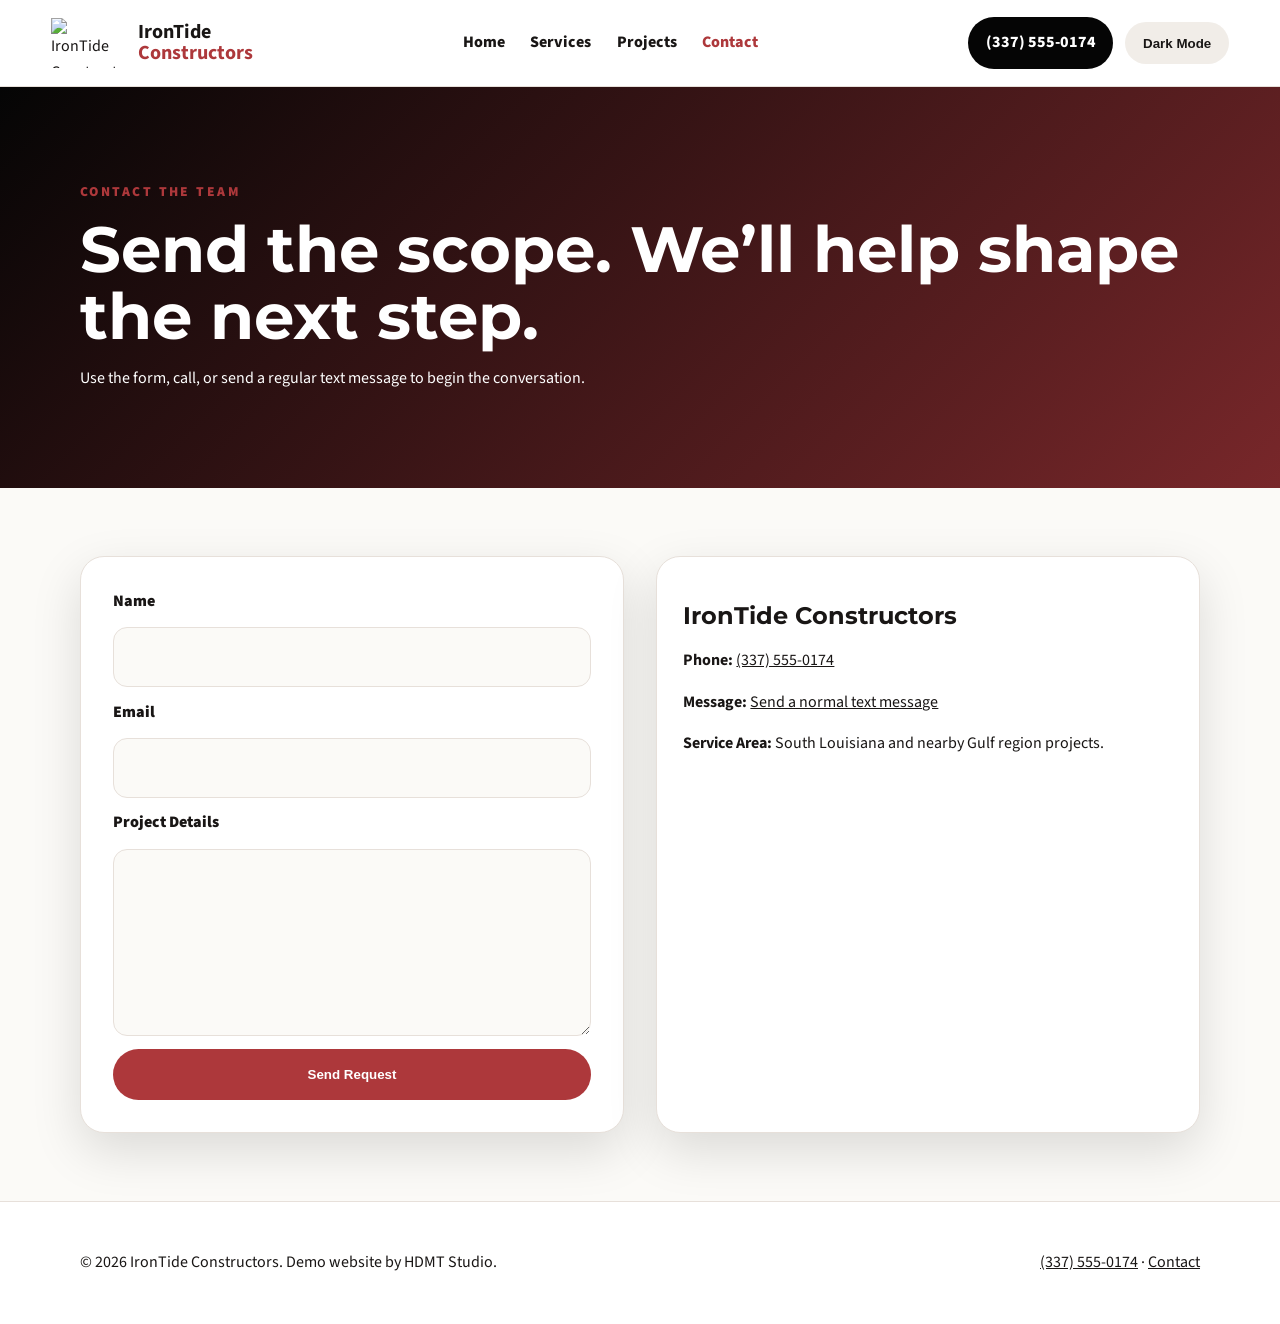
==== it_construction_demo_v3_2_no_ghost/contact.html @ 1d19bc45 "Initial construction demo" ====
<!DOCTYPE html>
<html lang="en">
<head>
  <meta charset="UTF-8" />
  <meta name="viewport" content="width=device-width, initial-scale=1.0" />
  <meta name="description" content="Contact IronTide Constructors for construction bids in South Louisiana." />
  <title>Contact | IronTide Constructors</title>
  <link rel="preconnect" href="https://fonts.googleapis.com">
  <link rel="preconnect" href="https://fonts.gstatic.com" crossorigin>
  <link href="https://fonts.googleapis.com/css2?family=Montserrat:wght@700;800&family=Source+Sans+3:wght@400;600;700&display=swap" rel="stylesheet">
  <link rel="stylesheet" href="styles.css" />
</head>
<body>
  <a class="skip-link" href="#main">Skip to main content</a>
  <header class="site-header">
    <nav class="nav" aria-label="Primary navigation">
      <a class="brand" href="index.html">
        <img src="assets/logo.png" alt="IronTide Constructors logo" />
        <span><strong>IronTide</strong><b>Constructors</b></span>
      </a>
      <button class="menu-toggle" aria-expanded="false" aria-controls="nav-menu">Menu</button>
      <ul id="nav-menu" class="nav-menu">
        <li><a  href="index.html">Home</a></li>
        <li><a  href="services.html">Services</a></li>
        <li><a  href="projects.html">Projects</a></li>
        <li><a aria-current="page" href="contact.html">Contact</a></li>
      </ul>
      <div class="nav-actions">
        <a class="phone-pill" href="tel:+13375550174">(337) 555-0174</a>
        <button class="theme-toggle" type="button" aria-pressed="false">Dark Mode</button>
      </div>
    </nav>
  </header>
  <main id="main">
    <section class="page-hero">
      <div class="container">
        <p class="eyebrow">Contact the team</p>
        <h1>Send the scope. We’ll help shape the next step.</h1>
        <p>Use the form, call, or send a regular text message to begin the conversation.</p>
      </div>
    </section>

    <section class="section-pad">
      <div class="container contact-grid">
        <form class="contact-form" aria-label="Construction project contact form">
          <label for="name">Name</label>
          <input id="name" name="name" type="text" autocomplete="name" required />
          <label for="email">Email</label>
          <input id="email" name="email" type="email" autocomplete="email" required />
          <label for="message">Project Details</label>
          <textarea id="message" name="message" rows="6" required></textarea>
          <button class="btn primary" type="submit">Send Request</button>
        </form>
        <aside class="contact-card" aria-label="Company contact information">
          <h2>IronTide Constructors</h2>
          <p><strong>Phone:</strong> <a href="tel:+13375550174">(337) 555-0174</a></p>
          <p><strong>Message:</strong> <a href="sms:+13375550174">Send a normal text message</a></p>
          <p><strong>Service Area:</strong> South Louisiana and nearby Gulf region projects.</p>
          <div class="map" role="img" aria-label="Embedded map placeholder for Lafayette, Louisiana">
            <iframe title="Map showing Lafayette, Louisiana" src="https://www.google.com/maps?q=Lafayette,+LA&output=embed" loading="lazy"></iframe>
          </div>
        </aside>
      </div>
    </section>

  </main>
  <footer class="footer">
    <div class="container footer-grid">
      <p>© 2026 IronTide Constructors. Demo website by HDMT Studio.</p>
      <p><a href="tel:+13375550174">(337) 555-0174</a> · <a href="contact.html">Contact</a></p>
    </div>
  </footer>
  <script src="script.js"></script>
</body>
</html>
---- it_construction_demo_v3_2_no_ghost/styles.css ----
:root {
  --bg: #fbfaf7;
  --surface: #ffffff;
  --text: #191615;
  --muted: #5f5a56;
  --line: #e7e0da;
  --brand: #ad383b;
  --brand-dark: #78272a;
  --ink: #050505;
  --cream: #f1ede8;
  --shadow: 0 18px 50px rgba(0, 0, 0, .13);
  --radius: 24px;
}

[data-theme="dark"] {
  --bg: #111111;
  --surface: #1b1b1b;
  --text: #f7f3ee;
  --muted: #cac0b8;
  --line: #37302e;
  --brand: #d34b4e;
  --brand-dark: #b63b3e;
  --ink: #000;
  --cream: #181512;
  --shadow: 0 18px 50px rgba(0, 0, 0, .45);
}

* {
  box-sizing: border-box;
}

html {
  scroll-behavior: smooth;
}

body {
  margin: 0;
  font-family: "Source Sans 3", Arial, sans-serif;
  background: var(--bg);
  color: var(--text);
  line-height: 1.6;
}

img {
  max-width: 100%;
  display: block;
}

a {
  color: inherit;
}

a:focus-visible,
button:focus-visible,
input:focus-visible,
textarea:focus-visible {
  outline: 4px solid var(--brand);
  outline-offset: 4px;
}

/* ================================
   Demo Website Notice
================================ */

.demo-notice {
  background: #111;
  color: #fff;
  text-align: center;
  padding: 0.8rem 1rem;
  font-size: 0.95rem;
  line-height: 1.45;
  border-bottom: 1px solid rgba(255, 255, 255, 0.12);
  position: relative;
  z-index: 1000;
}

.demo-notice p {
  margin: 0;
}

.demo-notice strong {
  color: var(--brand);
  font-weight: 900;
}

[data-theme="dark"] .demo-notice {
  background: #050505;
  color: #f7f3ee;
  border-bottom: 1px solid var(--line);
}

/* ================================
   Accessibility
================================ */

.skip-link {
  position: absolute;
  left: 1rem;
  top: -100px;
  background: var(--brand);
  color: #fff;
  padding: .75rem 1rem;
  z-index: 99;
}

.skip-link:focus {
  top: 1rem;
}

/* ================================
   Layout
================================ */

.container {
  width: min(1120px, 92%);
  margin-inline: auto;
}

/* ================================
   Header / Navigation
================================ */

.site-header {
  position: sticky;
  top: 0;
  z-index: 20;
  background: color-mix(in srgb, var(--surface) 94%, transparent);
  backdrop-filter: blur(16px);
  border-bottom: 1px solid var(--line);
}

.nav {
  min-height: 86px;
  display: flex;
  align-items: center;
  gap: 2rem;
  width: min(1280px, 92%);
  margin: auto;
}

.brand {
  display: flex;
  align-items: center;
  gap: .9rem;
  text-decoration: none;
}

.brand img {
  width: 72px;
  height: 50px;
  object-fit: contain;
}

.brand span {
  line-height: 1.05;
  font-size: 1.25rem;
}

.brand b {
  display: block;
  color: var(--brand);
}

.nav-menu {
  margin: 0 auto;
  padding: 0;
  list-style: none;
  display: flex;
  gap: 1.6rem;
  font-weight: 800;
}

.nav-menu a {
  text-decoration: none;
}

.nav-menu a[aria-current="page"],
.nav-menu a:hover {
  color: var(--brand);
}

.nav-actions {
  display: flex;
  align-items: center;
  gap: .75rem;
}

.phone-pill,
.theme-toggle,
.menu-toggle {
  border: 0;
  border-radius: 999px;
  padding: .85rem 1.1rem;
  font-weight: 800;
  text-decoration: none;
}

.phone-pill {
  background: var(--ink);
  color: #fff;
}

.theme-toggle,
.menu-toggle {
  background: var(--cream);
  color: var(--text);
  cursor: pointer;
}

.menu-toggle {
  display: none;
}

/* ================================
   Hero
================================ */

.hero {
  overflow: hidden;
  background: #000;
  position: relative;
}

.hero-track {
  display: flex;
  transition: transform 1.2s ease-in-out;
}

.hero-slide {
  flex: 0 0 100%;
  min-height: clamp(330px, 46vh, 430px);
  display: flex;
  align-items: center;
  background-size: cover;
  background-position: center;
  position: relative;
}

.hero-slide::before {
  content: "";
  position: absolute;
  inset: 0;
  background: linear-gradient(
    90deg,
    rgba(0, 0, 0, .84),
    rgba(0, 0, 0, .38),
    rgba(0, 0, 0, .16)
  );
}

.slide-1 {
  background-image: url('assets/hero-structural.svg');
}

.slide-2 {
  background-image: url('assets/hero-piping.svg');
}

.slide-3 {
  background-image: url('assets/hero-civil.svg');
}

.hero-content {
  position: relative;
  color: white;
  width: min(720px, 92%);
  margin-left: clamp(1.2rem, 10vw, 12rem);
}

.eyebrow {
  letter-spacing: .18em;
  text-transform: uppercase;
  color: var(--brand);
  font-weight: 900;
  font-size: .85rem;
}

.hero h1,
.hero h2,
.page-hero h1,
h2 {
  font-family: Montserrat, Arial, sans-serif;
  line-height: 1.05;
}

.hero h1,
.hero h2 {
  font-size: clamp(2rem, 4.6vw, 4rem);
  margin: .2rem 0 1rem;
}

.hero p {
  font-size: clamp(1rem, 1.5vw, 1.2rem);
  max-width: 660px;
}

.hero-buttons {
  display: flex;
  gap: 1rem;
  flex-wrap: wrap;
  margin-top: 1.2rem;
}

.btn {
  display: inline-flex;
  align-items: center;
  justify-content: center;
  border-radius: 999px;
  padding: 1rem 1.35rem;
  font-weight: 900;
  text-decoration: none;
  border: 2px solid transparent;
}

.btn.primary {
  background: var(--brand);
  color: white;
}

.btn.primary:hover {
  background: var(--brand-dark);
}

.btn.ghost {
  border-color: #fff;
  color: #fff;
}

/* Hero Controls */

.hero-controls {
  position: absolute;
  right: clamp(1rem, 4vw, 4rem);
  bottom: 1.4rem;
  display: flex;
  gap: .75rem;
  z-index: 5;
}

.hero-control {
  width: 52px;
  height: 52px;
  border: 2px solid rgba(255, 255, 255, .85);
  border-radius: 999px;
  background: rgba(0, 0, 0, .55);
  color: #fff;
  font-size: 2rem;
  line-height: 1;
  cursor: pointer;
  backdrop-filter: blur(8px);
}

.hero-control:hover {
  background: var(--brand);
}

.hero-control:focus-visible {
  outline: 4px solid #fff;
  outline-offset: 4px;
}

/* ================================
   Sections
================================ */

.section-pad {
  padding: 4.25rem 0;
}

.stats {
  background: var(--cream);
  padding: 1.25rem 0 1.6rem;
}

.stat-grid {
  display: grid;
  grid-template-columns: repeat(4, 1fr);
  gap: 1rem;
}

.stat-card,
.service-card,
.contact-card,
blockquote {
  background: var(--surface);
  border: 1px solid var(--line);
  border-radius: var(--radius);
  padding: 1.65rem;
  box-shadow: var(--shadow);
}

.stat-card strong {
  display: block;
  font-size: 2.4rem;
  line-height: 1;
  color: var(--brand);
  font-family: Montserrat, Arial, sans-serif;
}

.stat-card span {
  font-weight: 800;
}

.split {
  display: grid;
  grid-template-columns: 1fr 1fr;
  gap: 3rem;
  align-items: center;
}

.split h2,
.page-hero h1 {
  font-size: clamp(2.2rem, 5vw, 4.4rem);
  margin: .2rem 0 1rem;
}

.feature-list {
  display: grid;
  gap: 1rem;
}

.feature-list p {
  margin: 0;
  padding: 1.25rem;
  border-left: 6px solid var(--brand);
  background: var(--surface);
  border-radius: 14px;
}

/* ================================
   CTA
================================ */

.cta-band {
  padding: 4rem 0;
  background: var(--ink);
  color: white;
}

.cta-inner {
  display: flex;
  align-items: center;
  justify-content: space-between;
  gap: 2rem;
}

/* ================================
   Page Hero
================================ */

.page-hero {
  padding: 5rem 0;
  background: linear-gradient(135deg, var(--ink), var(--brand-dark));
  color: white;
}

/* ================================
   Cards / Services
================================ */

.cards {
  display: grid;
  grid-template-columns: repeat(3, 1fr);
  gap: 1.2rem;
}

.service-card h2 {
  font-size: 1.7rem;
}

.service-card a {
  font-weight: 900;
  color: var(--brand);
}

/* ================================
   Gallery
================================ */

.gallery {
  display: grid;
  grid-template-columns: repeat(3, 1fr);
  gap: 1.2rem;
}

.gallery figure {
  margin: 0;
  background: var(--surface);
  border-radius: var(--radius);
  overflow: hidden;
  border: 1px solid var(--line);
  box-shadow: var(--shadow);
}

.gallery img {
  height: 260px;
  width: 100%;
  object-fit: cover;
  background: var(--cream);
}

.gallery figcaption {
  padding: 1rem;
  font-weight: 900;
}

/* ================================
   Muted Sections / Testimonials
================================ */

.muted {
  background: var(--cream);
}

.testimonials {
  display: grid;
  grid-template-columns: 1fr 1fr;
  gap: 1.2rem;
}

blockquote {
  margin: 0;
  font-size: 1.25rem;
}

cite {
  display: block;
  color: var(--brand);
  font-weight: 900;
  margin-top: 1rem;
}

/* ================================
   Contact
================================ */

.contact-grid {
  display: grid;
  grid-template-columns: 1fr 1fr;
  gap: 2rem;
}

.contact-form {
  display: grid;
  gap: .8rem;
  background: var(--surface);
  border: 1px solid var(--line);
  border-radius: var(--radius);
  padding: 2rem;
  box-shadow: var(--shadow);
}

label {
  font-weight: 900;
}

input,
textarea {
  width: 100%;
  border: 1px solid var(--line);
  border-radius: 14px;
  background: var(--bg);
  color: var(--text);
  padding: 1rem;
  font: inherit;
}

.map iframe {
  width: 100%;
  height: 280px;
  border: 0;
  border-radius: 18px;
}

/* ================================
   Footer
================================ */

.footer {
  padding: 2rem 0;
  background: var(--surface);
  border-top: 1px solid var(--line);
}

.footer-grid {
  display: flex;
  justify-content: space-between;
  gap: 1rem;
  flex-wrap: wrap;
}

.demo-footer-note {
  font-size: 0.88rem;
  color: var(--muted);
  max-width: 760px;
  margin-top: 1rem;
  line-height: 1.5;
}

/* ================================
   Reduced Motion
================================ */

@media (prefers-reduced-motion: reduce) {
  *,
  *::before,
  *::after {
    animation-duration: .01ms !important;
    animation-iteration-count: 1 !important;
    scroll-behavior: auto !important;
  }

  .hero-track {
    transition: none;
  }
}

/* ================================
   Responsive
================================ */

@media (max-width: 850px) {
  .demo-notice {
    font-size: 0.82rem;
    padding: 0.7rem 1rem;
  }

  .demo-footer-note {
    font-size: 0.8rem;
  }

  .nav {
    flex-wrap: wrap;
    padding: 1rem 0;
  }

  .menu-toggle {
    display: inline-flex;
    margin-left: auto;
  }

  .nav-menu {
    display: none;
    flex-basis: 100%;
    flex-direction: column;
    background: var(--surface);
    padding: 1rem;
    border-radius: 18px;
  }

  .nav-menu.open {
    display: flex;
  }

  .nav-actions {
    width: 100%;
    justify-content: space-between;
  }

  .hero-slide {
    min-height: 420px;
  }

  .stat-grid,
  .cards,
  .gallery,
  .split,
  .testimonials,
  .contact-grid {
    grid-template-columns: 1fr;
  }

  .cta-inner {
    align-items: flex-start;
    flex-direction: column;
  }

  .hero-content {
    margin-inline: auto;
  }

  .hero h1,
  .hero h2 {
    font-size: clamp(2rem, 10vw, 3.2rem);
  }

  .hero-controls {
    right: 1rem;
    bottom: 1rem;
  }

  .hero-control {
    width: 46px;
    height: 46px;
  }
}
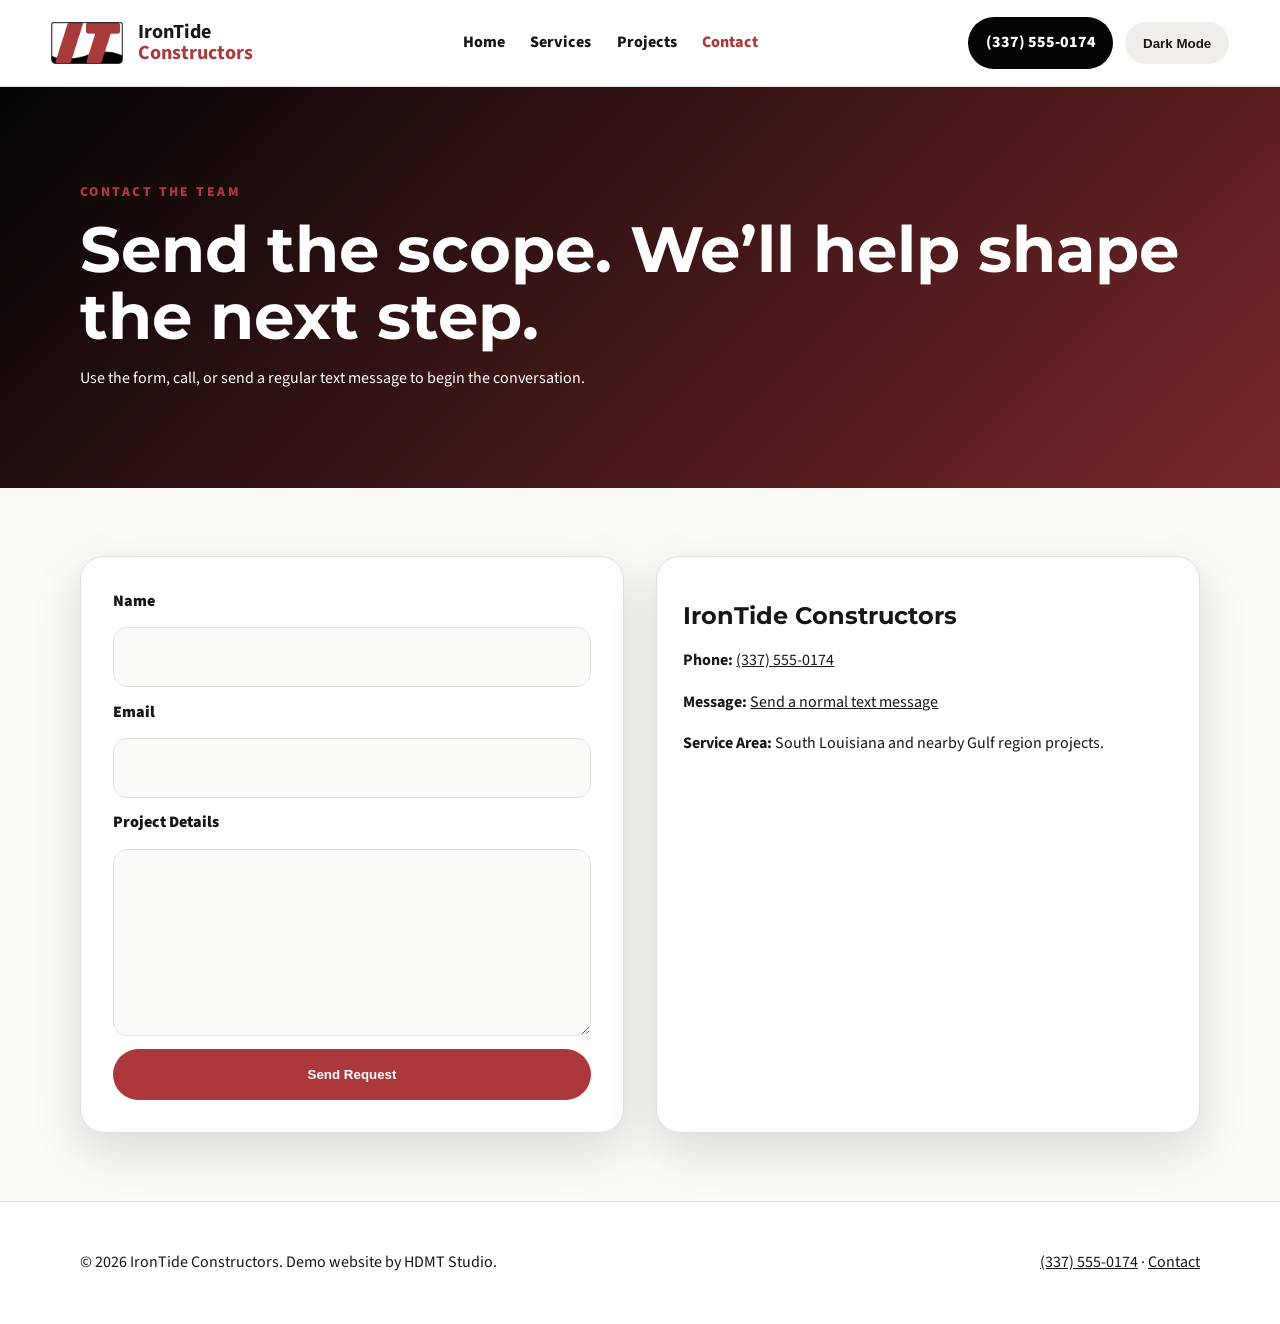
==== commit 747dc650: "logo actualization" ====
--- a/it_construction_demo_v3_2_no_ghost/contact.html
+++ b/it_construction_demo_v3_2_no_ghost/contact.html
@@ -15,7 +15,7 @@
   <header class="site-header">
     <nav class="nav" aria-label="Primary navigation">
       <a class="brand" href="index.html">
-        <img src="assets/logo.png" alt="IronTide Constructors logo" />
+        <img src="assets/logo (2).png" alt="IronTide Constructors logo" />
         <span><strong>IronTide</strong><b>Constructors</b></span>
       </a>
       <button class="menu-toggle" aria-expanded="false" aria-controls="nav-menu">Menu</button>
